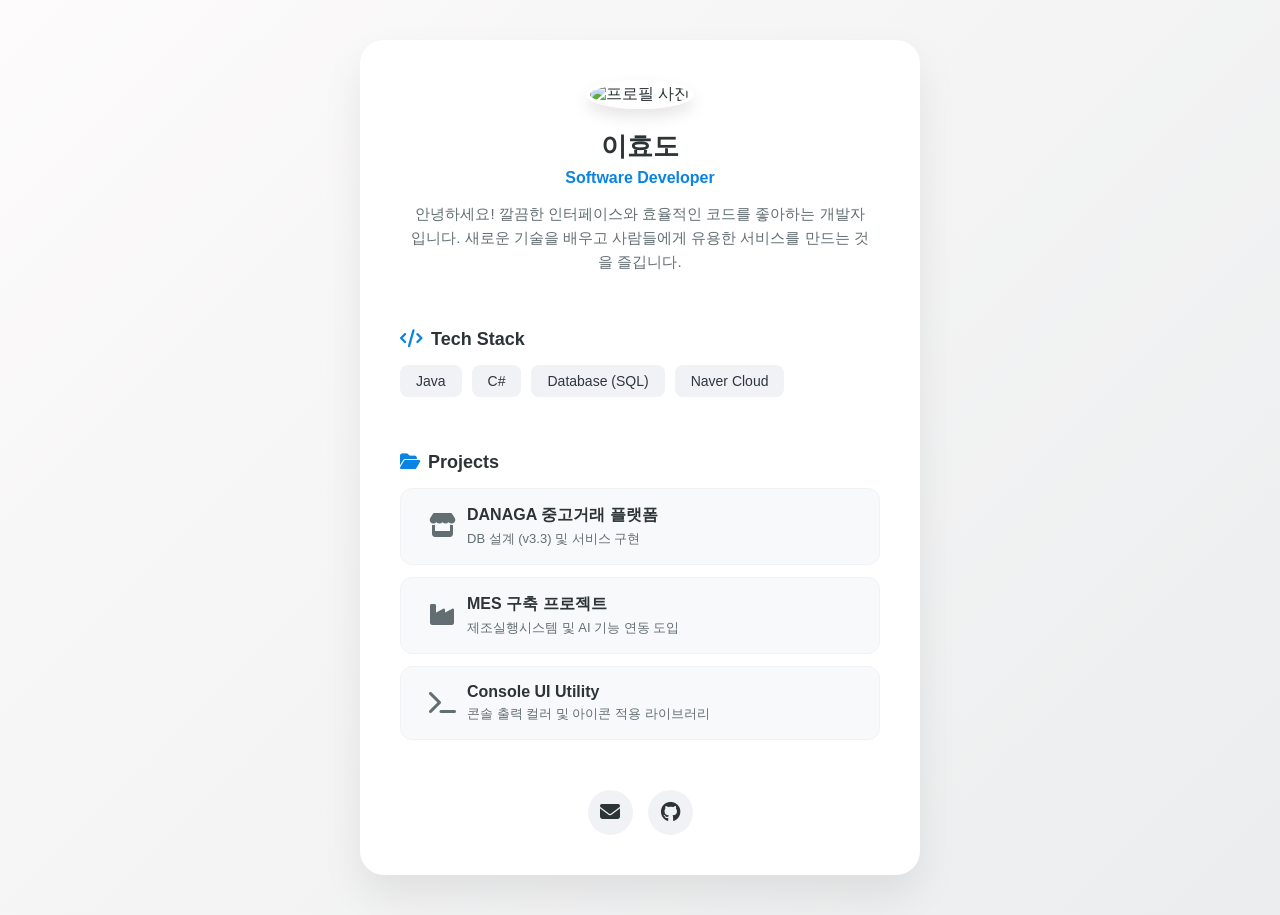
==== index.html @ 0f65be39 "first commit" ====
<!DOCTYPE html>
<html lang="ko">
<head>
    <meta charset="UTF-8">
    <meta name="viewport" content="width=device-width, initial-scale=1.0">
    <title>개발자 포트폴리오 & 자기소개</title>
    <!-- 폰트 및 아이콘 라이브러리 불러오기 -->
    <link href="https://cdn.jsdelivr.net/gh/orioncactus/pretendard/dist/web/static/pretendard.css" rel="stylesheet">
    <link rel="stylesheet" href="https://cdnjs.cloudflare.com/ajax/libs/font-awesome/6.4.0/css/all.min.css">
    
    <style>
        /* 기본 설정 및 배경 (은은한 그라데이션) */
        body {
            font-family: 'Pretendard', sans-serif;
            background: linear-gradient(135deg, #fdfbfb 0%, #ebedee 100%);
            display: flex;
            justify-content: center;
            align-items: center;
            min-height: 100vh;
            margin: 0;
            padding: 40px 20px;
            color: #2d3436;
            box-sizing: border-box;
        }

        /* 메인 컨테이너 */
        .container {
            background-color: #ffffff;
            width: 100%;
            max-width: 560px;
            border-radius: 24px;
            box-shadow: 0 20px 40px rgba(0, 0, 0, 0.08);
            overflow: hidden;
        }

        /* 상단 헤더 (프로필) */
        .profile-header {
            text-align: center;
            padding: 40px 30px 20px;
        }

        .profile-img {
            width: 130px;
            height: 130px;
            border-radius: 50%;
            object-fit: cover;
            border: 4px solid #fff;
            box-shadow: 0 8px 16px rgba(0,0,0,0.1);
            margin-bottom: 20px;
        }

        h1 {
            margin: 0 0 5px;
            font-size: 26px;
            font-weight: 700;
        }

        .job-title {
            color: #0984e3;
            font-size: 16px;
            font-weight: 600;
            margin: 0 0 15px;
        }

        .bio {
            font-size: 15px;
            line-height: 1.6;
            color: #636e72;
            margin: 0;
            padding: 0 20px;
        }

        /* 본문 섹션 공통 스타일 */
        .section {
            padding: 20px 40px;
        }

        .section-title {
            font-size: 18px;
            font-weight: 700;
            margin-bottom: 15px;
            display: flex;
            align-items: center;
            gap: 8px;
            color: #2d3436;
        }

        .section-title i {
            color: #0984e3;
        }

        /* 스킬 태그 */
        .skills-container {
            display: flex;
            flex-wrap: wrap;
            gap: 10px;
        }

        .skill-tag {
            background-color: #f1f2f6;
            color: #2f3542;
            padding: 8px 16px;
            border-radius: 8px;
            font-size: 14px;
            font-weight: 500;
            transition: all 0.2s;
        }

        .skill-tag:hover {
            background-color: #0984e3;
            color: #fff;
        }

        /* 프로젝트 리스트 */
        .project-list {
            display: flex;
            flex-direction: column;
            gap: 12px;
        }

        .project-card {
            display: flex;
            align-items: center;
            padding: 16px;
            background-color: #f8f9fa;
            border-radius: 12px;
            text-decoration: none;
            color: inherit;
            transition: transform 0.2s, box-shadow 0.2s;
            border: 1px solid #f1f2f6;
        }

        .project-card:hover {
            transform: translateY(-3px);
            box-shadow: 0 8px 15px rgba(0,0,0,0.05);
            background-color: #ffffff;
            border-color: #e0e0e0;
        }

        .project-icon {
            font-size: 24px;
            color: #636e72;
            width: 50px;
            text-align: center;
        }

        .project-card:hover .project-icon {
            color: #0984e3;
        }

        .project-info h3 {
            margin: 0 0 4px;
            font-size: 16px;
            font-weight: 600;
        }

        .project-info p {
            margin: 0;
            font-size: 13px;
            color: #636e72;
        }

        /* 하단 링크 & 연락처 */
        .social-links {
            display: flex;
            justify-content: center;
            gap: 15px;
            padding: 30px 40px 40px;
        }

        .social-btn {
            display: flex;
            align-items: center;
            justify-content: center;
            width: 45px;
            height: 45px;
            border-radius: 50%;
            background-color: #f1f2f6;
            color: #2d3436;
            text-decoration: none;
            font-size: 20px;
            transition: all 0.3s ease;
        }

        .social-btn:hover {
            background-color: #2d3436;
            color: #ffffff;
            transform: scale(1.1);
        }

        /* 반응형 (모바일 최적화) */
        @media (max-width: 480px) {
            .section { padding: 20px 25px; }
            .social-links { padding: 20px 25px 30px; }
            .profile-header { padding: 30px 20px 15px; }
        }
    </style>
</head>
<body>

    <div class="container">
        <!-- 1. 프로필 헤더 -->
        <div class="profile-header">
            <!-- 프로필 사진 주소 변경 -->
            <img src="https://images.unsplash.com/photo-1531427186611-ecfd6d936c79?ixlib=rb-1.2.1&auto=format&fit=crop&w=300&q=80" alt="프로필 사진" class="profile-img">
            <h1>이효도</h1>
            <p class="job-title">Software Developer</p>
            <p class="bio">
                안녕하세요! 깔끔한 인터페이스와 효율적인 코드를 좋아하는 개발자입니다. 새로운 기술을 배우고 사람들에게 유용한 서비스를 만드는 것을 즐깁니다.
			</p>
        </div>

        <!-- 2. 기술 스택 섹션 -->
        <div class="section">
            <h2 class="section-title"><i class="fas fa-code"></i> Tech Stack</h2>
            <div class="skills-container">
                <span class="skill-tag">Java</span>
                <span class="skill-tag">C#</span>
                <span class="skill-tag">Database (SQL)</span>
                <span class="skill-tag">Naver Cloud</span>
            </div>
        </div>

        <!-- 3. 프로젝트 링크 섹션 -->
        <div class="section">
            <h2 class="section-title"><i class="fas fa-folder-open"></i> Projects</h2>
            <div class="project-list">
                <!-- 프로젝트 1 -->
                <a href="https://github.com/your-repo" target="_blank" class="project-card">
                    <div class="project-icon"><i class="fas fa-store"></i></div>
                    <div class="project-info">
                        <h3>DANAGA 중고거래 플랫폼</h3>
                        <p>DB 설계 (v3.3) 및 서비스 구현</p>
                    </div>
                </a>
                
                <!-- 프로젝트 2 -->
                <a href="#" target="_blank" class="project-card">
                    <div class="project-icon"><i class="fas fa-industry"></i></div>
                    <div class="project-info">
                        <h3>MES 구축 프로젝트</h3>
                        <p>제조실행시스템 및 AI 기능 연동 도입</p>
                    </div>
                </a>

                <!-- 프로젝트 3 -->
                <a href="#" target="_blank" class="project-card">
                    <div class="project-icon"><i class="fas fa-terminal"></i></div>
                    <div class="project-info">
                        <h3>Console UI Utility</h3>
                        <p>콘솔 출력 컬러 및 아이콘 적용 라이브러리</p>
                    </div>
                </a>
            </div>
        </div>

        <!-- 4. 연락처 및 소셜 링크 -->
        <div class="social-links">
            <a href="mailto:your-email@gmail.com" class="social-btn" title="이메일">
                <i class="fas fa-envelope"></i>
            </a>
            <a href="https://github.com/" target="_blank" class="social-btn" title="깃허브">
                <i class="fab fa-github"></i>
            </a>
        </div>
    </div>

</body>
</html>
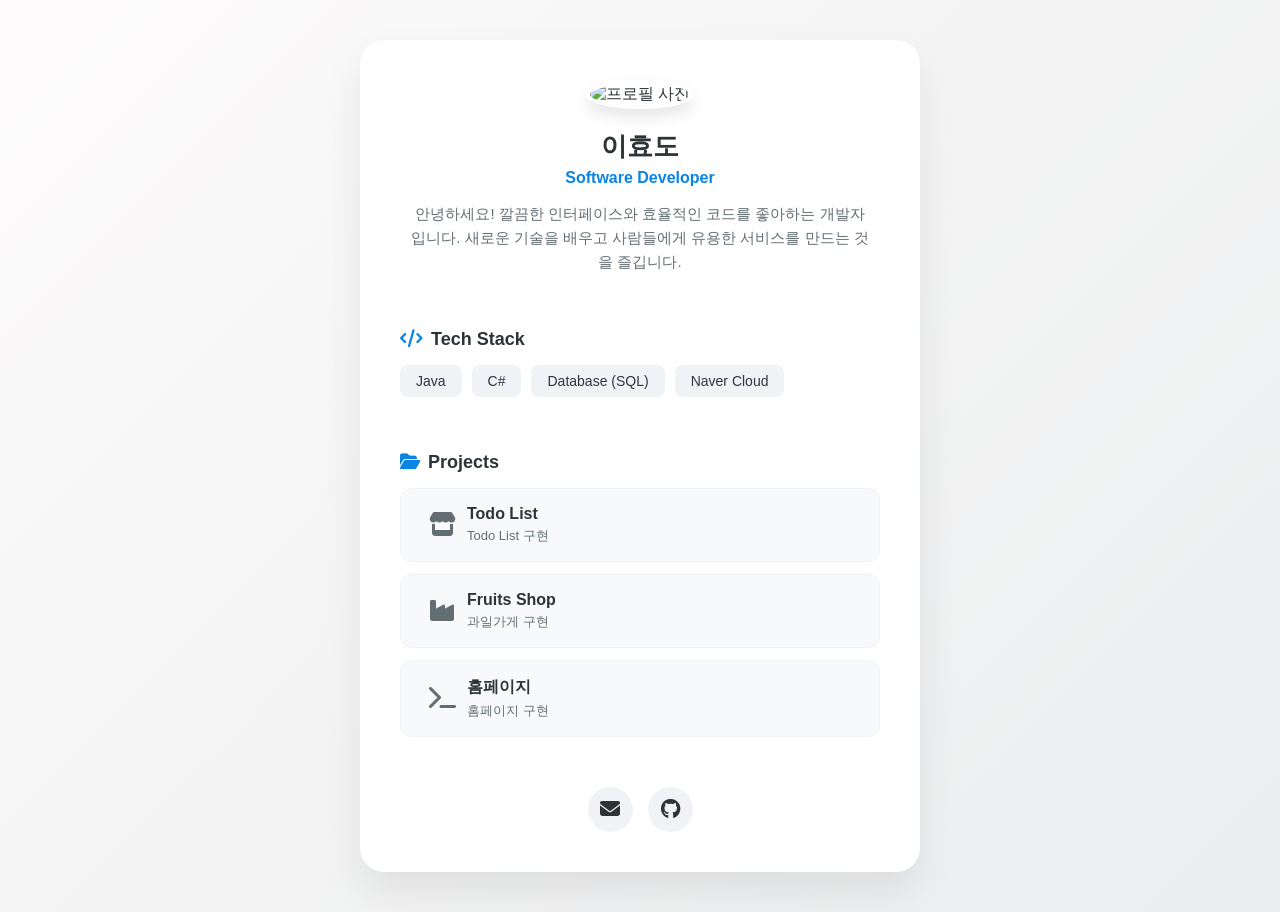
==== commit adf679d4: "1,2 링크걸기" ====
--- a/index.html
+++ b/index.html
@@ -1,5 +1,6 @@
 <!DOCTYPE html>
 <html lang="ko">
+
 <head>
     <meta charset="UTF-8">
     <meta name="viewport" content="width=device-width, initial-scale=1.0">
@@ -7,7 +8,7 @@
     <!-- 폰트 및 아이콘 라이브러리 불러오기 -->
     <link href="https://cdn.jsdelivr.net/gh/orioncactus/pretendard/dist/web/static/pretendard.css" rel="stylesheet">
     <link rel="stylesheet" href="https://cdnjs.cloudflare.com/ajax/libs/font-awesome/6.4.0/css/all.min.css">
-    
+
     <style>
         /* 기본 설정 및 배경 (은은한 그라데이션) */
         body {
@@ -45,7 +46,7 @@
             border-radius: 50%;
             object-fit: cover;
             border: 4px solid #fff;
-            box-shadow: 0 8px 16px rgba(0,0,0,0.1);
+            box-shadow: 0 8px 16px rgba(0, 0, 0, 0.1);
             margin-bottom: 20px;
         }
 
@@ -132,7 +133,7 @@
 
         .project-card:hover {
             transform: translateY(-3px);
-            box-shadow: 0 8px 15px rgba(0,0,0,0.05);
+            box-shadow: 0 8px 15px rgba(0, 0, 0, 0.05);
             background-color: #ffffff;
             border-color: #e0e0e0;
         }
@@ -190,24 +191,34 @@
 
         /* 반응형 (모바일 최적화) */
         @media (max-width: 480px) {
-            .section { padding: 20px 25px; }
-            .social-links { padding: 20px 25px 30px; }
-            .profile-header { padding: 30px 20px 15px; }
+            .section {
+                padding: 20px 25px;
+            }
+
+            .social-links {
+                padding: 20px 25px 30px;
+            }
+
+            .profile-header {
+                padding: 30px 20px 15px;
+            }
         }
     </style>
 </head>
+
 <body>
 
     <div class="container">
         <!-- 1. 프로필 헤더 -->
         <div class="profile-header">
             <!-- 프로필 사진 주소 변경 -->
-            <img src="https://images.unsplash.com/photo-1531427186611-ecfd6d936c79?ixlib=rb-1.2.1&auto=format&fit=crop&w=300&q=80" alt="프로필 사진" class="profile-img">
+            <img src="https://images.unsplash.com/photo-1531427186611-ecfd6d936c79?ixlib=rb-1.2.1&auto=format&fit=crop&w=300&q=80"
+                alt="프로필 사진" class="profile-img">
             <h1>이효도</h1>
             <p class="job-title">Software Developer</p>
             <p class="bio">
                 안녕하세요! 깔끔한 인터페이스와 효율적인 코드를 좋아하는 개발자입니다. 새로운 기술을 배우고 사람들에게 유용한 서비스를 만드는 것을 즐깁니다.
-			</p>
+            </p>
         </div>
 
         <!-- 2. 기술 스택 섹션 -->
@@ -226,20 +237,20 @@
             <h2 class="section-title"><i class="fas fa-folder-open"></i> Projects</h2>
             <div class="project-list">
                 <!-- 프로젝트 1 -->
-                <a href="https://github.com/your-repo" target="_blank" class="project-card">
+                <a href="todoList" target="_blank" class="project-card">
                     <div class="project-icon"><i class="fas fa-store"></i></div>
                     <div class="project-info">
-                        <h3>DANAGA 중고거래 플랫폼</h3>
-                        <p>DB 설계 (v3.3) 및 서비스 구현</p>
+                        <h3>Todo List</h3>
+                        <p>Todo List 구현</p>
                     </div>
                 </a>
-                
+
                 <!-- 프로젝트 2 -->
-                <a href="#" target="_blank" class="project-card">
+                <a href="fruits_shop_temp" class="project-card">
                     <div class="project-icon"><i class="fas fa-industry"></i></div>
                     <div class="project-info">
-                        <h3>MES 구축 프로젝트</h3>
-                        <p>제조실행시스템 및 AI 기능 연동 도입</p>
+                        <h3>Fruits Shop</h3>
+                        <p>과일가게 구현</p>
                     </div>
                 </a>
 
@@ -247,8 +258,8 @@
                 <a href="#" target="_blank" class="project-card">
                     <div class="project-icon"><i class="fas fa-terminal"></i></div>
                     <div class="project-info">
-                        <h3>Console UI Utility</h3>
-                        <p>콘솔 출력 컬러 및 아이콘 적용 라이브러리</p>
+                        <h3>홈페이지</h3>
+                        <p>홈페이지 구현</p>
                     </div>
                 </a>
             </div>
@@ -266,4 +277,5 @@
     </div>
 
 </body>
+
 </html>
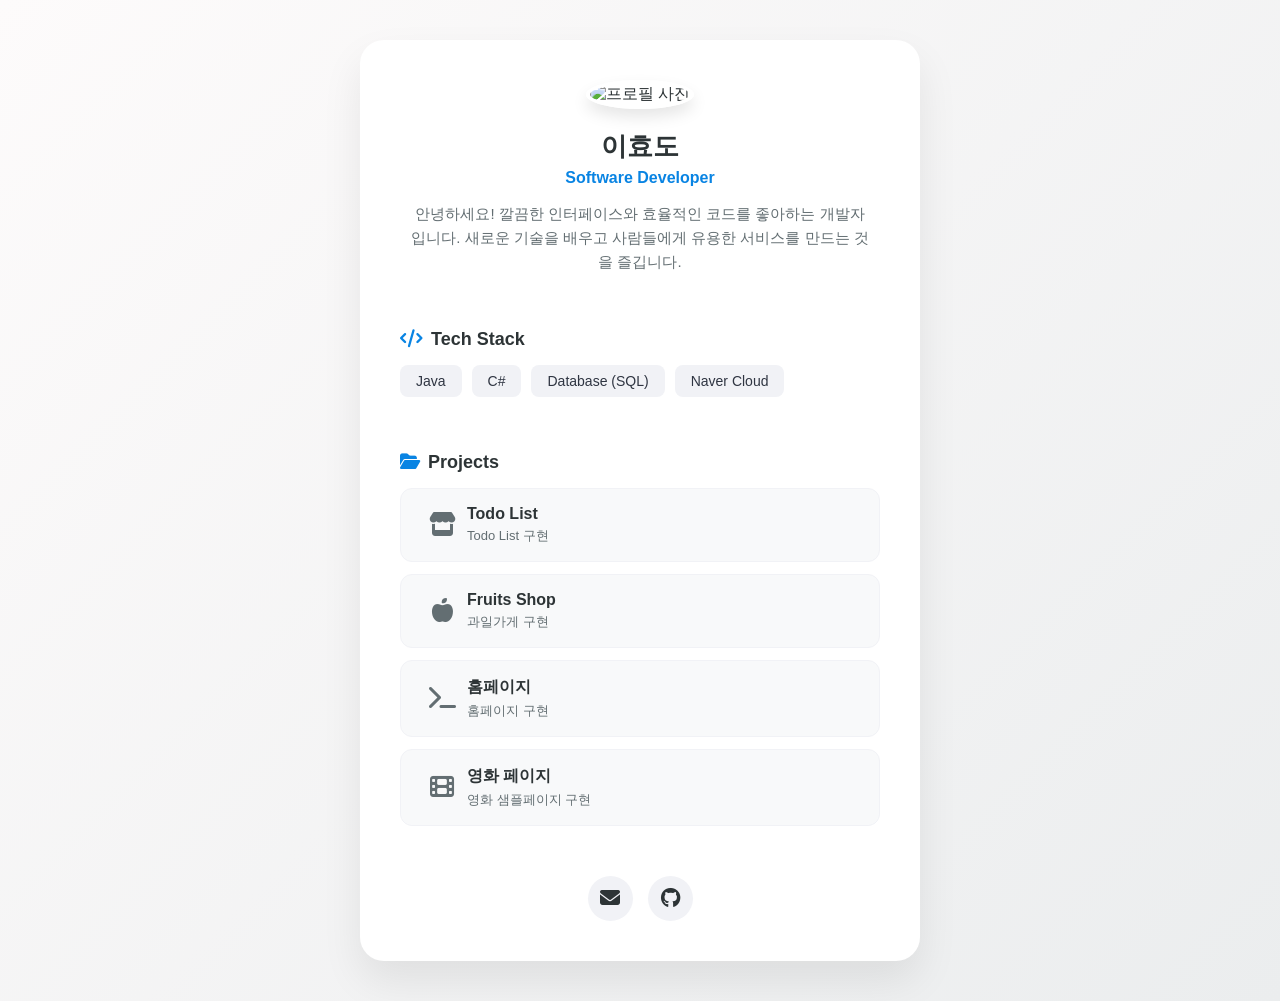
==== commit 1c5a9ad9: "4 링크걸기 및 추가 후 이모티콘 수정" ====
--- a/index.html
+++ b/index.html
@@ -246,8 +246,8 @@
                 </a>
 
                 <!-- 프로젝트 2 -->
-                <a href="fruits_shop_temp" class="project-card">
-                    <div class="project-icon"><i class="fas fa-industry"></i></div>
+                <a href="fruits_shop_temp" target="_blank" class="project-card">
+                    <div class="project-icon"><i class="fas fa-apple-whole"></i></div>
                     <div class="project-info">
                         <h3>Fruits Shop</h3>
                         <p>과일가게 구현</p>
@@ -255,11 +255,20 @@
                 </a>
 
                 <!-- 프로젝트 3 -->
-                <a href="#" target="_blank" class="project-card">
+                <a href="WS_03" target="_blank" class="project-card">
                     <div class="project-icon"><i class="fas fa-terminal"></i></div>
                     <div class="project-info">
                         <h3>홈페이지</h3>
                         <p>홈페이지 구현</p>
+                    </div>
+                </a>
+
+                <!-- 프로젝트 4 -->
+                <a href="Movie" target="_blank" class="project-card">
+                    <div class="project-icon"><i class="fas fa-film"></i></div>
+                    <div class="project-info">
+                        <h3>영화 페이지</h3>
+                        <p>영화 샘플페이지 구현</p>
                     </div>
                 </a>
             </div>
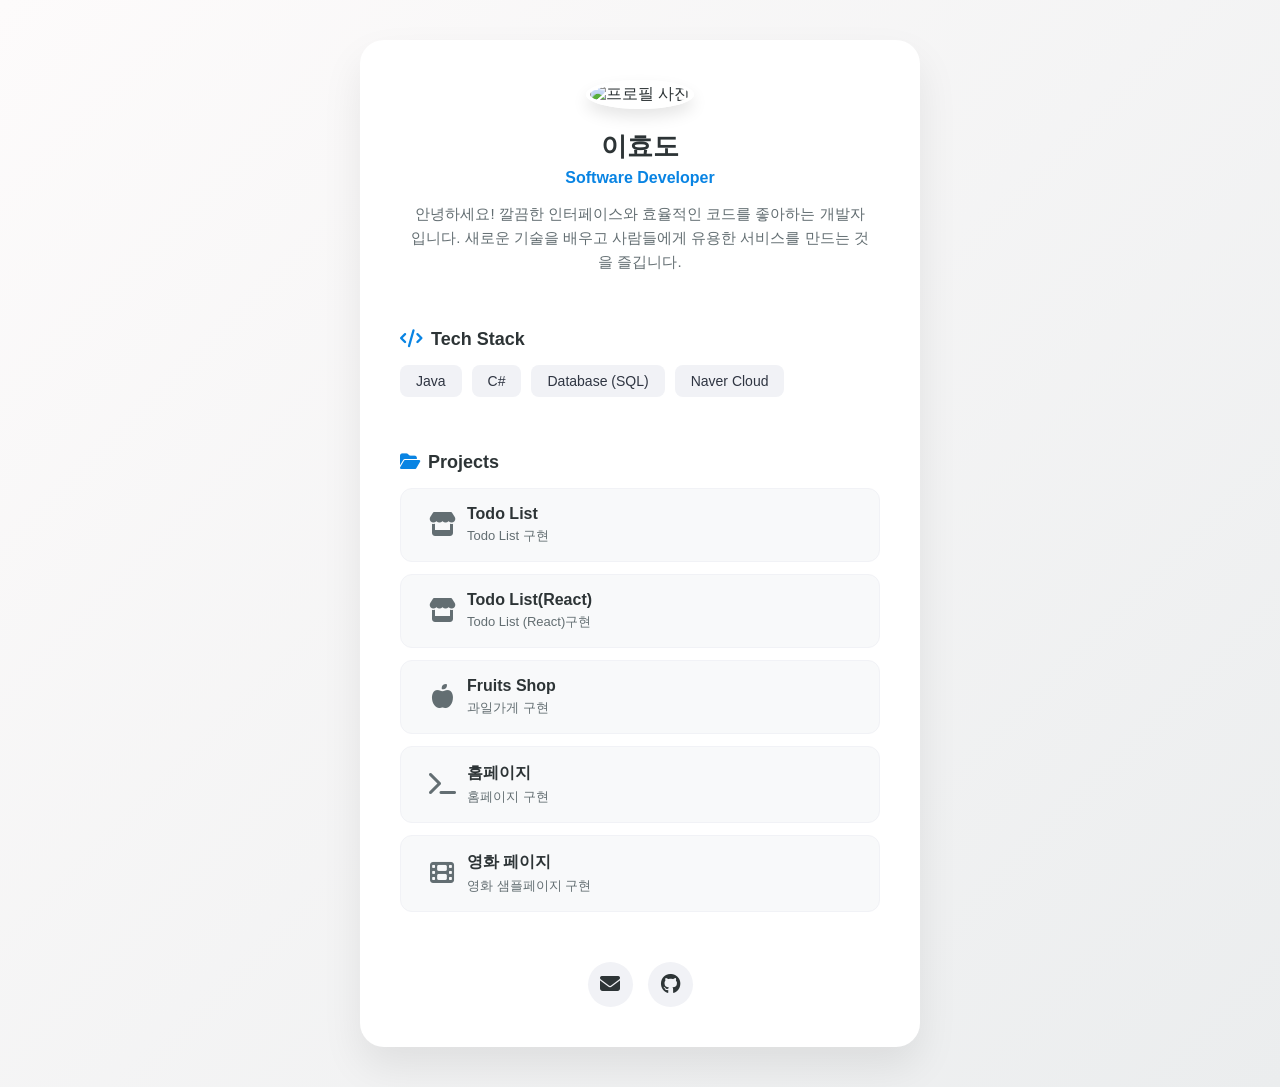
==== commit d3f48d20: "todo 리액트 버전 추가" ====
--- a/index.html
+++ b/index.html
@@ -244,6 +244,15 @@
                         <p>Todo List 구현</p>
                     </div>
                 </a>
+				
+				<!-- 프로젝트 1 -->
+                <a href="todoReactList/" target="_blank" class="project-card">
+                    <div class="project-icon"><i class="fas fa-store"></i></div>
+                    <div class="project-info">
+                        <h3>Todo List(React)</h3>
+                        <p>Todo List (React)구현</p>
+                    </div>
+                </a>
 
                 <!-- 프로젝트 2 -->
                 <a href="fruits_shop_temp" target="_blank" class="project-card">
